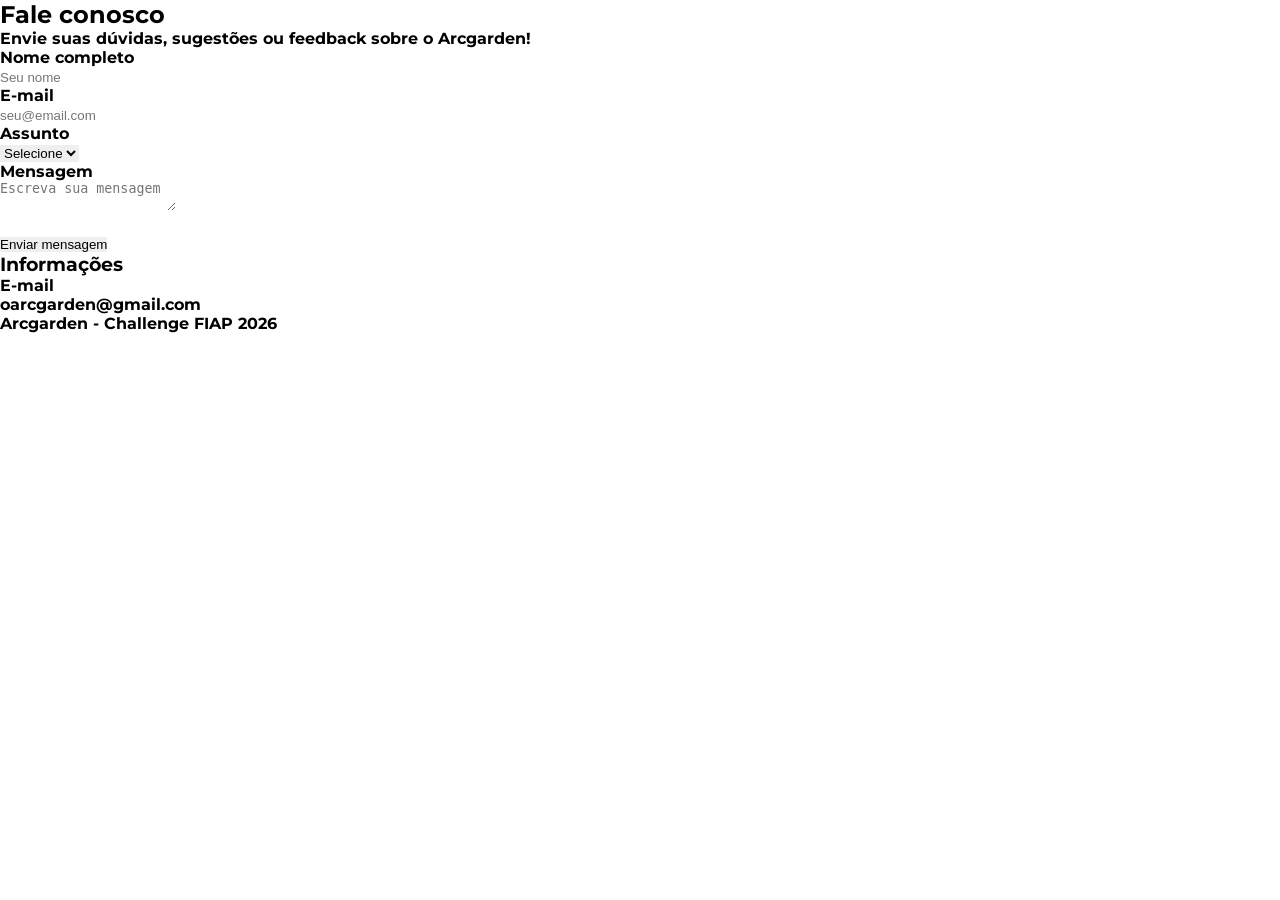
==== pages/contato.html @ 28c1796a "fix: adicao links fontes google, mudança de infos" ====
<!DOCTYPE html>
<html lang="pt-BR">
<head>
  <meta charset="UTF-8">
  <title>Contato - Arcgarden</title>

   <title>Sobre - Arcgarden</title>
  <link rel="stylesheet" href="../css/base.css">
  <link rel="stylesheet" href="../css/header.css">
  <link rel="stylesheet" href="../css/index.css">

    <link rel="preconnect" href="https://fonts.googleapis.com">
  <link rel="preconnect" href="https://fonts.gstatic.com" crossorigin>
  <link href="https://fonts.googleapis.com/css2?family=Montserrat:ital,wght@0,100..900;1,100..900&display=swap" rel="stylesheet">
  <link href="https://fonts.googleapis.com/css2?family=Spectral:ital,wght@0,200..800;1,200..800&display=swap" rel="stylesheet">
  <link href="https://fonts.googleapis.com/css2?family=DM+Serif+Display:ital@0;1&display=swap" rel="stylesheet">
</head>

<body>

<h2>Fale conosco</h2>

<p>Envie suas dúvidas, sugestões ou feedback sobre o Arcgarden!</p>

<form>

<p>Nome completo</p>
<input type="text" placeholder="Seu nome" required>

<p>E-mail</p>
<input type="email" placeholder="seu@email.com" required>

<p>Assunto</p>
<select required>
  <option value="">Selecione</option>
  <option>Dúvida</option>
  <option>Sugestão</option>
  <option>Problema</option>
</select>

<p>Mensagem</p>
<textarea placeholder="Escreva sua mensagem" required></textarea>

<br><br>
<button type="submit">Enviar mensagem</button>

</form>

<h3>Informações</h3>

<p>E-mail</p>
<p>oarcgarden@gmail.com</p>

<p>Arcgarden - Challenge FIAP 2026</p>

</body>
</html>
---- css/base.css ----
:root {
    --text-main: #6b6b5e;
    --text-bold: #2c2c2a;

    --bg-main: #fffcf7;
    --bg-dark: #C0C37F;
    
    --bronze: #C4956A;

    --g1: #D8DDA8;
    --g2: #99A558;
    --g3: #909632;
    --g4: #41521E;
    --g5: #27301B;
    --g6: #d3d3d3;
}

* {
    max-width: 100VW;

    border: 0;
    margin: 0;
    padding: 0;
}

html {
    font-size: clamp(12px, 33.3VW, 16px);
    font-family: 'Montserrat', sans-serif;
    font-weight: 700;
}
---- css/header.css ----
.header__container {
    width: 100%;
    height: 9vh;

    display: flex;
    flex-direction: row;

    justify-content: space-between;
    align-items: center;

    background-color: var(--bg-main);

    border-bottom: .1rem solid var(--bg-dark);

    position: relative;
}

.header__container h1 {
    color: var(--text-bold);
    padding: 0rem 0rem 0rem 3rem;
    font-style: italic;
}

.header__container .nav-bar ul {
    padding: 0rem 3rem 0rem 0rem;
    list-style-type: none;
    display: flex;
    flex-direction: row;
    align-items: center;
    gap: 2rem;
}

.header__container .nav-bar a {
    text-decoration: none;
    color: var(--text-main);

    display: flex;
    flex-direction: row;
    align-items: center;
}

.header__container .nav-bar a img {
    width: 2rem;
    height: 2rem;
    padding-right: .5rem;
}

.header__container .nav-bar a:hover {
    color: var(--g3);
}

#contact-button {
    background-color: var(--g2);
    color: var(--bg-main);

    padding: 0px 10px;
    border: .5rem solid var(--g2);
    border-radius: 2rem;
}

#contact-button:hover {
    border-color: var(--g3);
    background-color: var(--g3);
}

/* -------------------------------------------------- */
/*                    MENU BUTTON                     */
/* -------------------------------------------------- */

.menu {
    display: none;
    flex-direction: column;
    justify-content: center;
    align-items: center;
    gap: .4rem;
    cursor: pointer;
    padding: 0 3rem 0 0;
    background: none;
    border: none;
}

.menu span {
    display: block;
    width: 1.6rem;
    height: .18rem;
    background-color: var(--text-bold);
    border-radius: 2px;
    transition: all 0.3s ease;
    transform-origin: center;
}

.menu.open span:nth-child(1) {
    transform: translateY(.58rem) rotate(45deg);
}

.menu.open span:nth-child(2) {
    opacity: 0;
}

.menu.open span:nth-child(3) {
    transform: translateY(-.58rem) rotate(-45deg);
}

/* -------------------------------------------------- */
/*                   MOBILE STYLE                     */
/* -------------------------------------------------- */

@media (max-width: 768px) {

    .header__container {
        height: auto;
        padding: 1rem 0;
        flex-wrap: wrap;
    }

    .header__container h1 {
        padding: 0 0 0 1.5rem;
    }

    .menu {
        display: flex;
    }

    .header__container .nav-bar {
        width: 100%;
        max-height: 0;
        overflow: hidden;
        transition: max-height 0.35s ease, padding 0.3s ease;
    }

    .header__container .nav-bar.open {
        max-height: 30rem;
        padding-bottom: 1rem;
    }

    .header__container .nav-bar ul {
        padding: 0.5rem 1.5rem 0;
        flex-direction: column;
        align-items: flex-start;
        gap: 0;
        width: 100%;
    }

    .header__container .nav-bar ul li {
        width: 100%;
        border-bottom: .05rem solid var(--bg-dark);
    }

    .header__container .nav-bar ul li:last-child {
        border-bottom: none;
    }

    .header__container .nav-bar a {
        padding: .75rem 0;
        width: 100%;
    }

    #contact-button {
        background-color: transparent;
        color: var(--g2);
        border: none;
        border-radius: 0;
        padding: .75rem 0;
    }

    #contact-button:hover {
        background-color: transparent;
        color: var(--g3);
    }
}
---- css/index.css ----
sbre css

    main {
        background-color: var(--bg-main);
        display: flex;
        flex-direction: column;
        align-items: center;
    }

    /* -------------------------------------------------- */
    /*                   HERO CONTAINER                   */
    /* -------------------------------------------------- */

    .hero__container {
        display: flex;
        flex-direction: row;
        align-items: center;
        gap: 3vw;
        padding-top: 7rem;
        padding-bottom: 8rem;
    }

    .hero__container .description {
        display: flex;
        flex-direction: column;
        align-items: center;
    }

    .hero__container h2 {
        display: flex;
        flex-direction: column;
        align-items: center;
        color: var(--g4);
        font-size: 5rem;
    }

    .hero__container h2 em {
        font-size: 5rem;
        font-family: 'Spectral', serif;
        color: var(--g3);
    }

    .hero__container img {
        width: 10rem;
    }

    .hero__container p {
        color: var(--text-main);
        padding-top: 3rem;
        text-align: center;
        font-size: 1.75rem;
        max-width: 40rem;
        width: 100%;
    }

    /* -------------------------------------------------- */
    /*              FUNCIONALIDADES CONTAINER             */
    /* -------------------------------------------------- */

    .funcionalidades__container {
        background-color: var(--bg-dark);
        display: flex;
        flex-direction: column;
        align-items: center;
        border: .5rem solid var(--bg-dark);
        border-radius: 2rem;
    }

    .funcionalidades__container .cards {
        display: flex;
        padding: 1.25rem;
        justify-content: center;
        gap: 1.25rem;
    }

    .funcionalidades__container .card {
        padding: 0.75rem 1.5rem;
        background-color: var(--bg-main);
        border: .4rem solid var(--bg-main);
        border-radius: 1.5rem;
        min-width: 10rem;
        display: flex;
        flex-direction: column;
        align-items: center;
    }

    .funcionalidades__container .card img {
        padding-top: 0.5rem;
        padding-bottom: 0.5rem;
        width: 3.5rem;
    }

    .funcionalidades__container .card h3 {
        color: var(--text-bold);
        padding-bottom: 0.5rem;
        font-size: 1.2rem;
    }

    .funcionalidades__container .card p {
        text-align: center;
        color: var(--text-main);
        max-width: 14rem;
        width: 100%;
        font-size: 1rem;
        padding-bottom: 0.25rem;
    }

    /* -------------------------------------------------- */
    /*               COMO FUNCIONA CONTAINER              */
    /* -------------------------------------------------- */

    .comofunciona__container {
        display: flex;
        flex-direction: column;
        align-items: center;
        padding-top: 3rem;
        padding-bottom: 3rem;
    }

    .comofunciona__container ul {
        list-style-type: none;
        display: flex;
        flex-direction: row;
        align-items: center;
        gap: 1rem;
    }

    .comofunciona__container h2 {
        padding-bottom: 1.5rem;
        color: var(--g4);
        font-size: 2rem;
    }

    .comofunciona__container .card {
        width: 7rem;
        height: 7rem;
        padding: 1rem;
        display: flex;
        flex-direction: column;
        align-items: center;
        justify-content: center;
        background-color: var(--g1);
        border: .4rem solid var(--g4);
        border-radius: 2rem;
    }

    .comofunciona__container .card p {
        color: var(--text-bold);
        text-align: center;
        max-width: 6rem;
    }

    .comofunciona__container .card img {
        min-width: 3.5rem;
        min-height: 3.5rem;
        width: 3.5rem;
        padding-bottom: 0.5rem;
    }

    /* -------------------------------------------------- */
    /*                  RANKING CONTAINER                 */
    /* -------------------------------------------------- */

    .ranking__container {
        background-color: var(--g4);
        width: 100vw;
        min-height: 10rem;
        display: flex;
        flex-direction: column;
        align-items: center;
        justify-content: center;
    }

    .ranking__container ul {
        list-style-type: none;
        display: flex;
        flex-direction: row;
        gap: 2rem;
    }

    .ranking__container h2 {
        color: var(--bg-main);
        font-size: 1.5rem;
        padding-top: 2rem;
        padding-bottom: 2rem;
    }

    .ranking__container li {
        padding-bottom: 2rem;
    }

    .ranking__container li p {
        background-color: var(--g5);
        color: var(--g6);
        display: flex;
        flex-direction: column;
        align-items: center;
        width: 18rem;
        min-height: 7rem;
        border: 1rem solid var(--g4);
        border-radius: 2rem;
        text-align: center;
        justify-content: center;
    }

    .ranking__container li p span {
        color: var(--g2);
        text-align: center;
        font-size: 1.2rem;
        padding-bottom: 1rem;
    }

/* -------------------------------------------------- */
/*                INTEGRACAO CONTAINER                */
/* -------------------------------------------------- */

.integracao__container {
    background-color: var(--bg-main);
    width: 100%;
    min-height: 7rem;
    display: flex;
    flex-direction: column;
    align-items: center;
    justify-content: center;
    padding: 1rem 1.5rem;
}

.integracao__container h2 {
    color: var(--text-bold);
    font-size: 1.5rem;
    padding-top: 2rem;
    padding-bottom: 2rem;
}

.integracao__container .cards {
    list-style: none;
    display: flex;
    flex-direction: row;
    gap: 2rem;
}

.integracao__container .card {
    background-color: var(--bg-main);
    display: flex;
    flex-direction: column;
    align-items: center;
    justify-content: center;
    width: 10rem;
    min-height: 8rem;
    padding: 1.5rem;
    border: .25rem solid var(--g4);
    border-radius: 2rem;
    text-align: center;
}

.integracao__container .card h3 {
    color: var(--g4);
    font-size: 1.2rem;
    font-weight: 700;
    padding-bottom: 1rem;
}

.integracao__container .card p {
    color: var(--g2);
    font-size: 1rem;
    line-height: 1.5rem;
    max-width: 14rem;
}


/* ================================================== */
/*                  RESPONSIVO MOBILE                 */
/* ================================================== */

@media (max-width: 768px) {

    .hero__container {
        flex-direction: column;
        text-align: center;
        padding-top: 3rem;
        padding-bottom: 3rem;
        gap: 1.5rem;
        padding-left: 1.5rem;
        padding-right: 1.5rem;
    }

    .hero__container > img {
        display: none;
    }

    .hero__container h2 {
        font-size: 3rem;
    }

    .hero__container h2 em {
        font-size: 3rem;
    }

    .hero__container p {
        font-size: 1.2rem;
        padding-top: 1rem;
    }

    .funcionalidades__container {
        background-color: transparent;
        border-color: transparent;
        width: 100%;
    }

    .funcionalidades__container .card {
        background-color: var(--g1);
        border-color: var(--g1);
    }

    .funcionalidades__container .cards {
        flex-direction: column;
        gap: 0.75rem;
        padding: 1rem 1.5rem;
        box-sizing: border-box;
        width: 100%;
    }

    .funcionalidades__container .card {
        flex-direction: row;
        align-items: center;
        min-width: 0;
        width: 100%;
        padding: 0.75rem 1rem;
        gap: 1rem;
        border-radius: 1.25rem;
        border-width: .3rem;
        box-sizing: border-box;
    }

    .funcionalidades__container .card img {
        width: 3rem;
        flex-shrink: 0;
        padding: 0;
    }

    .funcionalidades__container .card h3 {
        font-size: 1rem;
        padding-bottom: 0.15rem;
        text-align: left;
    }

    .funcionalidades__container .card p {
        font-size: 0.85rem;
        text-align: left;
        padding-bottom: 0;
        max-width: unset;
    }

    .comofunciona__container {
        padding-top: 3rem;
        padding-bottom: 2.5rem;
        padding-left: 1.5rem;
        padding-right: 1.5rem;
        width: 100%;
        box-sizing: border-box;
    }

    .comofunciona__container h2 {
        font-size: 1.5rem;
        text-align: center;
    }

    .comofunciona__container ul {
        flex-direction: row;
        flex-wrap: wrap;
        justify-content: center;
        gap: 0.75rem;
        width: 100%;
        align-items: unset;
    }

    .comofunciona__container ul li {
        width: calc(33.33% - 0.5rem);
        box-sizing: border-box;
        padding: 0.25rem;
    }

    .comofunciona__container .card {
        flex-direction: column;
        width: 100%;
        height: 100%;
        min-height: 6rem;
        padding: 0.75rem 0.4rem;
        gap: 0.4rem;
        justify-content: center;
        border-radius: 1.2rem;
        box-sizing: border-box;
    }

    .comofunciona__container .card img {
        min-width: 2.5rem;
        min-height: 2.5rem;
        width: 2.5rem;
        height: 2.5rem;
        padding-bottom: 0;
    }

    .comofunciona__container .card p {
        text-align: center;
        max-width: unset;
        font-size: 0.8rem;
    }

    .ranking__container {
        width: 100vw;
        min-width: unset;
        box-sizing: border-box;
        padding: 0 1.5rem;
        overflow: hidden;
    }

    .ranking__container h2 {
        font-size: 1.5rem;
        text-align: center;
    }

    .ranking__container ul {
        flex-direction: column;
        gap: 0.6rem;
        width: 100%;
        align-items: center;
        padding-bottom: 2rem;
    }

    .ranking__container li {
        padding-bottom: 0;
        width: 100%;
    }

    .ranking__container li p {
        width: 100%;
        box-sizing: border-box;
        min-height: auto;
        border-width: .4rem;
        border-radius: 1.5rem;
        flex-direction: row;
        justify-content: center;
        gap: 0.75rem;
        padding: 1rem 1rem;
    }

    .ranking__container li p span {
        padding-bottom: 0;
        white-space: nowrap;
        font-size: 1rem;
    }

    .integracao__container {
        padding: 2.5rem 1.5rem;
        box-sizing: border-box;
        width: 100%;
    }

    .integracao__container h2 {
        font-size: 1.5rem;
        text-align: center;
        padding-top: 0;
        padding-bottom: 1.5rem;
    }

    .integracao__container .cards {
        flex-direction: row;
        flex-wrap: wrap;
        justify-content: center;
        width: 100%;
        gap: 0.75rem;
        box-sizing: border-box;
    }

    .integracao__container .card {
        width: calc(33.33% - 0.5rem);
        min-width: 0;
        box-sizing: border-box;
        border-radius: 1.5rem;
        padding: 0.75rem 0.5rem;
    }

    .integracao__container .card h3 {
        font-size: 1rem;
        padding-bottom: 0.4rem;
    }

    .integracao__container .card p {
        font-size: 0.85rem;
        max-width: unset;
        line-height: 1.3rem;
    }
}

@media (max-width: 400px) {

    .funcionalidades__container .card {
        width: 100%;
    }

    .comofunciona__container ul li {
        width: 100%;
    }

    .comofunciona__container .card {
        flex-direction: row;
        justify-content: flex-start;
        padding: 0.75rem 1rem;
        gap: 1rem;
        min-height: unset;
    }

    .comofunciona__container .card p {
        text-align: left;
    }

    .integracao__container .card {
        width: 100%;
    }
}


@media (max-width: 400px) {
 
    .funcionalidades__container .card {
        width: 100%;
    }
 
    .comofunciona__container ul li {
        width: 100%;
    }
 
    .comofunciona__container .card {
        flex-direction: row;
        justify-content: flex-start;
        padding: 0.75rem 1rem;
        gap: 1rem;
        min-height: unset;
    }
 
    .comofunciona__container .card p {
        text-align: left;
    }
 
    .integracao__container .card {
        width: 100%;
    }
}
 
/* -------------------------------------------------- */
/*                    FAQ CONTAINER                   */
/* -------------------------------------------------- */
 
    .faq__container {
        display: flex;
        flex-direction: column;
        align-items: center;
        padding: 4rem 2rem 5rem 0rem;
        width: 100%;
        box-sizing: border-box;
    }
    
    .faq__container h2 {
        font-size: 3rem;
        color: var(--text-main);
        text-align: center;
        margin-bottom: 3.5rem;
    }
    
    .faq__container .faq__subtitle {
        font-size: 1rem;
        color: var(--text-main);
        text-align: center;
        margin-bottom: 2.5rem;
    }
    
    .faq__container .cards {
        display: flex;
        flex-wrap: wrap;
        gap: 0.75rem;
        width: 100%;
        max-width: 58rem;
    }

    .faq__container .card {
        width: calc(50% - 0.375rem);
        min-height: 3.5rem;
        box-sizing: border-box;
        border: .2rem solid var(--g1);
        border-radius: 1rem;
        overflow: hidden;
        
    }
    
    .faq__container .card summary {
        display: flex;
        justify-content: space-between;
        align-items: center;
        padding: 1rem 1.25rem;
        cursor: pointer;
        list-style: none;
        font-size: 0.95rem;
        font-weight: 700;
        color: var(--g4);
    }
    
    .faq__container .card summary::-webkit-details-marker {
        display: none;
    }
    
    .faq__container .card summary::after {
        content: '›';
        font-size: 1.4rem;
        color: var(--g3);
    }
    
    .faq__container .card[open] summary::after {
        transform: rotate(90deg);
        display: inline-block;
    }
    
    .faq__container .card p {
        font-size: 0.85rem;
        color: var(--text-main);
        line-height: 1.6;
        padding: 0 1.25rem 1.25rem;
    }

    .faq__cta {
        background-color: var(--g4);
        border-radius: 1.5rem;
        width: 100%;
        max-width: 58rem;
        margin-top: 2rem;
        margin-bottom: 4rem;
        padding: 2rem;
        display: flex;
        flex-direction: column;
        align-items: center;
        gap: 0.5rem;
        box-sizing: border-box;
    }

    .faq__cta h3 {
        font-size: 1.5rem;
        color: var(--bg-main);
        text-align: center;
    }

    .faq__cta p {
        font-size: 1rem;
        color: var(--g1);
        text-align: center;
    }

    .faq__cta a {
        margin-top: 0.75rem;
        background-color: var(--g1);
        color: var(--g4);
        font-size: 1rem;
        font-weight: 700;
        text-decoration: none;
        padding: 0.6rem 2rem;
        border-radius: 2rem;
    }
    
    @media (max-width: 768px) {
    
        .faq__container {
            padding: 2rem 1.5rem 3rem;
        }
    
        .faq__container h2 {
            font-size: 2rem;
        }
    
        .faq__container .cards {
            flex-direction: column;
            align-content: center;
            width: 100%;
        }

        .faq__container .card {
            width: 100% !important;
        }
    }

    /* -------------------------------------------------- */
    /*                   SOBRE CONTAINER                  */
    /* -------------------------------------------------- */

    .sobre__container {
        display: flex;
        flex-direction: column;
        align-items: center;
        padding: 4rem 2rem 5rem;
        width: 100%;
        box-sizing: border-box;
    }

    .sobre__container .sobre__badge {
        background-color: var(--g1);
        color: var(--g4);
        font-size: 0.85rem;
        font-weight: 700;
        padding: 0.3rem 1rem;
        border-radius: 2rem;
        margin-bottom: 1rem;
    }

    .sobre__container .sobre__titulo {
        font-size: 3rem;
        font-weight: 700;
        color: var(--text-bold);
        text-align: center;
        margin-bottom: 0.5rem;
    }

    .sobre__container .sobre__titulo em {
        font-family: 'Spectral', serif;
        font-style: italic;
        color: var(--g3);
    }

    .sobre__container .sobre__subtitulo {
        font-size: 1rem;
        color: var(--text-main);
        text-align: center;
        max-width: 40rem;
        margin-bottom: 2.5rem;
    }

    /* -------------------------------------------------- */
    /*               PROBLEMA / SOLUCAO CARDS             */
    /* -------------------------------------------------- */

    .sobre__container .sobre__cards {
        display: flex;
        flex-direction: row;
        gap: 1.25rem;
        width: 100%;
        max-width: 58rem;
        margin-bottom: 3rem;
    }

    .sobre__container .sobre__card {
        flex: 1;
        border-radius: 1.5rem;
        padding: 1.75rem;
        display: flex;
        flex-direction: column;
        gap: 0.75rem;
    }

    .sobre__container .sobre__card--problema {
        background-color: var(--g4);
    }

    .sobre__container .sobre__card--solucao {
        background-color: var(--g3);
    }

    .sobre__container .sobre__card h3 {
        font-size: 1.1rem;
        font-weight: 700;
        color: var(--bg-main);
        display: flex;
        align-items: center;
        gap: 0.5rem;
    }

    .sobre__container .sobre__card p {
        font-size: 0.9rem;
        color: var(--g1);
        line-height: 1.6;
    }

    /* -------------------------------------------------- */
    /*                   VISAO GERAL                      */
    /* -------------------------------------------------- */

    .sobre__container .visao__titulo {
        font-size: 1.8rem;
        font-weight: 700;
        color: var(--text-bold);
        text-align: center;
        margin-bottom: 1.5rem;
    }

    .sobre__container .visao__titulo em {
        font-family: 'Spectral', serif;
        font-style: italic;
    }

    .sobre__container .visao__cards {
        display: flex;
        flex-direction: row;
        gap: 1rem;
        width: 100%;
        max-width: 58rem;
        margin-bottom: 3rem;
    }

    .sobre__container .visao__card {
        flex: 1;
        background-color: var(--g1);
        border: none;
        border-radius: 0.75rem;
        padding: 1.25rem;
        display: flex;
        flex-direction: column;
        align-items: center;
        gap: 0.5rem;
        text-align: center;
    }

    .sobre__container .visao__card h4 {
        font-size: 0.95rem;
        font-weight: 700;
        color: var(--text-bold);
    }

    .sobre__container .visao__card p {
        font-size: 0.82rem;
        color: var(--text-main);
        line-height: 1.5;
    }

    /* -------------------------------------------------- */
    /*                  PARCERIA SOULUP                   */
    /* -------------------------------------------------- */

    .sobre__container .parceria__container {
        width: 100%;
        max-width: 58rem;
        background-color: var(--g1);
        border: .2rem solid var(--g3);
        border-radius: 1.5rem;
        padding: 2rem;
        box-sizing: border-box;
    }

    .sobre__container .parceria__container h3 {
        font-size: 1.3rem;
        font-weight: 700;
        color: var(--text-bold);
        margin-bottom: 1rem;
    }

    .sobre__container .parceria__container h3 em {
        font-family: 'Spectral', serif;
        font-style: italic;
        font-size: 2rem;
        color: var(--g3);
    }

    .sobre__container .parceria__container p {
        font-size: 0.9rem;
        color: var(--text-main);
    }

    @media (max-width: 768px) {

        .sobre__container {
            padding: 3rem 1.5rem 4rem;
        }

        .sobre__container .sobre__titulo {
            font-size: 2rem;
        }

        .sobre__container .sobre__cards {
            flex-direction: column;
        }

    .sobre__container .visao__cards {
        display: flex;
        flex-direction: row;
        flex-wrap: wrap;
        gap: 1rem;
        width: 100%;
        max-width: 58rem;
        margin-bottom: 3rem;
    }

    .sobre__container .visao__card {
        width: calc(50% - 0.5rem);
        flex: unset;
        box-sizing: border-box;
    }
        .sobre__container .parceria__container {
            padding: 1.5rem;
        }
    }
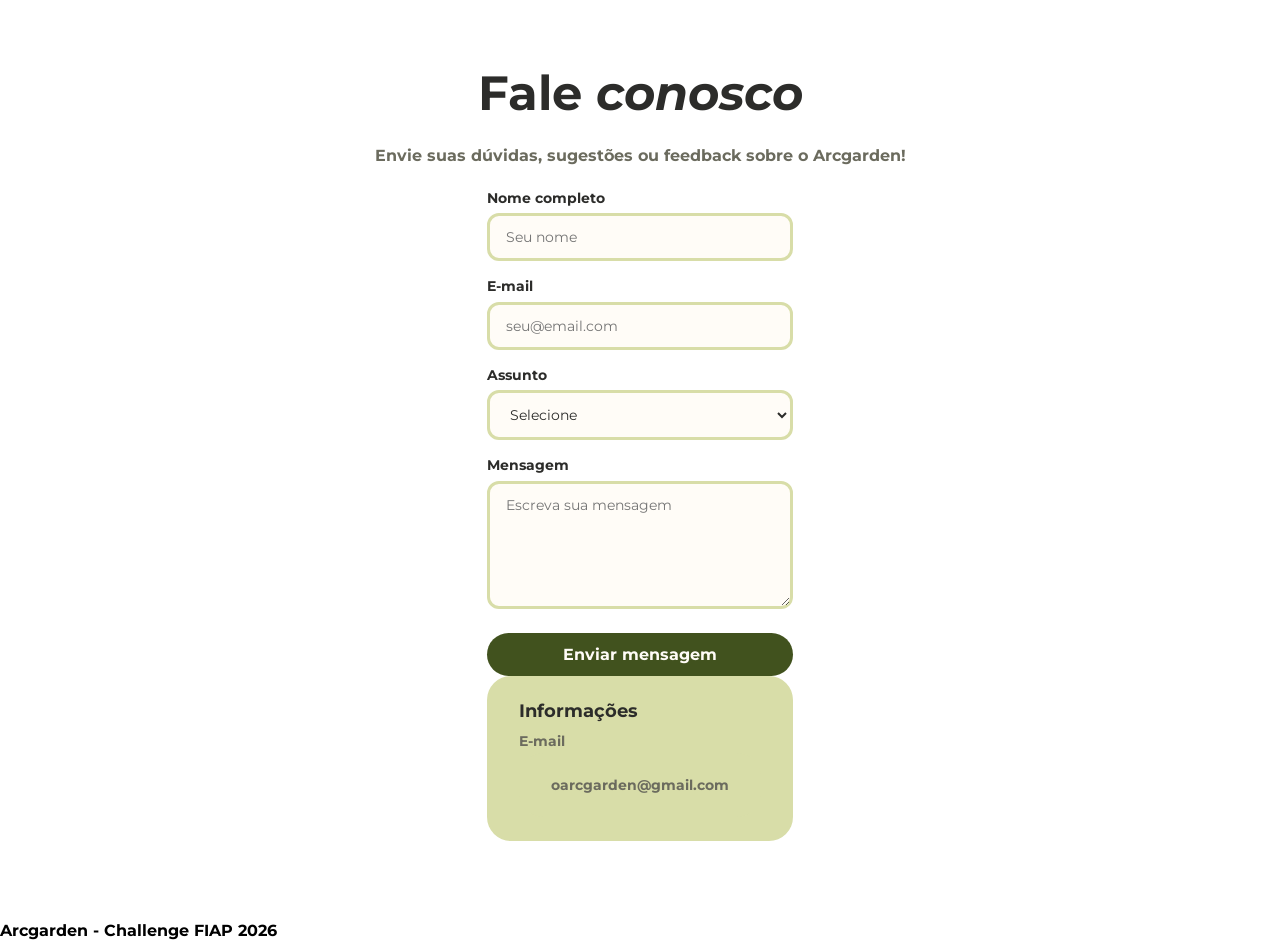
==== commit 75dd92b3: "feat: css pagina contato" ====
--- a/pages/contato.html
+++ b/pages/contato.html
@@ -18,40 +18,65 @@
 
 <body>
 
-<h2>Fale conosco</h2>
 
-<p>Envie suas dúvidas, sugestões ou feedback sobre o Arcgarden!</p>
-
-<form>
-
-<p>Nome completo</p>
-<input type="text" placeholder="Seu nome" required>
-
-<p>E-mail</p>
-<input type="email" placeholder="seu@email.com" required>
-
-<p>Assunto</p>
-<select required>
-  <option value="">Selecione</option>
-  <option>Dúvida</option>
-  <option>Sugestão</option>
-  <option>Problema</option>
-</select>
-
-<p>Mensagem</p>
-<textarea placeholder="Escreva sua mensagem" required></textarea>
-
-<br><br>
-<button type="submit">Enviar mensagem</button>
-
-</form>
-
-<h3>Informações</h3>
-
-<p>E-mail</p>
-<p>oarcgarden@gmail.com</p>
-
-<p>Arcgarden - Challenge FIAP 2026</p>
+  <main>
+    <section>
+      <div class="contato__container">
+ 
+        <h2 class="contato__titulo">Fale <em>conosco</em></h2>
+        <p class="contato__subtitulo">Envie suas dúvidas, sugestões ou feedback sobre o Arcgarden!</p>
+ 
+        <div class="contato__wrapper">
+        <form class="contato__form" id="contato-form">
+ 
+          <div class="contato__campo">
+            <label>Nome completo</label>
+            <input type="text" placeholder="Seu nome" required>
+          </div>
+ 
+          <div class="contato__campo">
+            <label>E-mail</label>
+            <input type="email" placeholder="seu@email.com" required>
+          </div>
+ 
+          <div class="contato__campo">
+            <label>Assunto</label>
+            <select required>
+              <option value="">Selecione</option>
+              <option>Dúvida</option>
+              <option>Sugestão</option>
+              <option>Problema</option>
+            </select>
+          </div>
+ 
+          <div class="contato__campo">
+            <label>Mensagem</label>
+            <textarea placeholder="Escreva sua mensagem" required></textarea>
+          </div>
+ 
+          <button class="contato__btn" type="submit">Enviar mensagem</button>
+ 
+        </form>
+ 
+        <div class="contato__info">
+          <h3>Informações</h3>
+          <p>E-mail</p>
+          <p class="contato__info">oarcgarden@gmail.com</p>
+          </div>
+        </div>
+ 
+      </div>
+    </section>
+  </main>
+ 
+  <footer>
+    <div class="footer__container">
+      <p>Arcgarden - Challenge FIAP 2026</p>
+    </div>
+  </footer>
+ 
+  <script src="script.js"></script>
+ 
 
 </body>
 </html>
--- a/css/index.css
+++ b/css/index.css
@@ -15,6 +15,7 @@
         display: flex;
         flex-direction: row;
         align-items: center;
+        justify-content: center;
         gap: 3vw;
         padding-top: 7rem;
         padding-bottom: 8rem;
@@ -555,7 +556,8 @@
         display: flex;
         flex-direction: column;
         align-items: center;
-        padding: 4rem 2rem 5rem 0rem;
+        
+        padding: 4rem 2rem 5rem;
         width: 100%;
         box-sizing: border-box;
     }
@@ -630,9 +632,10 @@
         background-color: var(--g4);
         border-radius: 1.5rem;
         width: 100%;
+        align-self: stretch;
         max-width: 58rem;
-        margin-top: 2rem;
-        margin-bottom: 4rem;
+        margin: 2rem auto 4rem;
+       
         padding: 2rem;
         display: flex;
         flex-direction: column;
@@ -891,4 +894,125 @@
         .sobre__container .parceria__container {
             padding: 1.5rem;
         }
-    }+    }
+
+/* -------------------------------------------------- */
+/*                  CONTATO CONTAINER                 */
+/* -------------------------------------------------- */
+ 
+.contato__container {
+    display: flex;
+    flex-direction: column;
+    align-items: center;
+    padding: 4rem 2rem 5rem;
+    width: 100%;
+    box-sizing: border-box;
+    gap: 1.5rem;
+}
+ 
+.contato__titulo {
+    font-size: 3rem;
+    font-weight: 700;
+    color: var(--text-bold);
+    text-align: center;
+}
+ 
+
+ 
+.contato__subtitulo {
+    font-size: 1rem;
+    color: var(--text-main);
+    text-align: center;
+}
+ 
+.contato__form {
+    display: flex;
+    flex-direction: column;
+    gap: 1rem;
+    width: 100%;
+    max-width: 40rem;
+}
+ 
+.contato__campo {
+    display: flex;
+    flex-direction: column;
+    gap: 0.4rem;
+}
+ 
+.contato__campo label {
+    font-size: 0.9rem;
+    font-weight: 700;
+    color: var(--text-bold);
+}
+ 
+.contato__campo input,
+.contato__campo select,
+.contato__campo textarea {
+    background-color: var(--bg-main);
+    border: .2rem solid var(--g1);
+    border-radius: 0.75rem;
+    padding: 0.75rem 1rem;
+    font-family: 'Montserrat', sans-serif;
+    font-size: 0.9rem;
+    color: var(--text-bold);
+    width: 100%;
+    box-sizing: border-box;
+    outline: none;
+}
+ 
+.contato__campo input:focus,
+.contato__campo select:focus,
+.contato__campo textarea:focus {
+    border-color: var(--g3);
+}
+ 
+.contato__campo textarea {
+    min-height: 8rem;
+    resize: vertical;
+}
+ 
+.contato__btn {
+    background-color: var(--g4);
+    color: var(--bg-main);
+    font-family: 'Montserrat', sans-serif;
+    font-size: 1rem;
+    font-weight: 700;
+    border: none;
+    border-radius: 2rem;
+    padding: 0.75rem 2rem;
+    cursor: pointer;
+    margin-top: 0.5rem;
+}
+ 
+.contato__btn:hover {
+    background-color: var(--g3);
+}
+ 
+.contato__info {
+    width: 100%;
+    max-width: 40rem;
+    background-color: var(--g1);
+    border-radius: 1.5rem;
+    padding: 1.5rem 2rem;
+    box-sizing: border-box;
+    display: flex;
+    flex-direction: column;
+    gap: 0.25rem;
+}
+ 
+.contato__info h3 {
+    font-size: 1.1rem;
+    font-weight: 700;
+    color: var(--text-bold);
+    margin-bottom: 0.5rem;
+}
+ 
+.contato__info p {
+    font-size: 0.85rem;
+    color: var(--text-main);
+}
+ 
+.contato__info__valor {
+    font-weight: 700;
+    color: var(--g4) !important;
+}
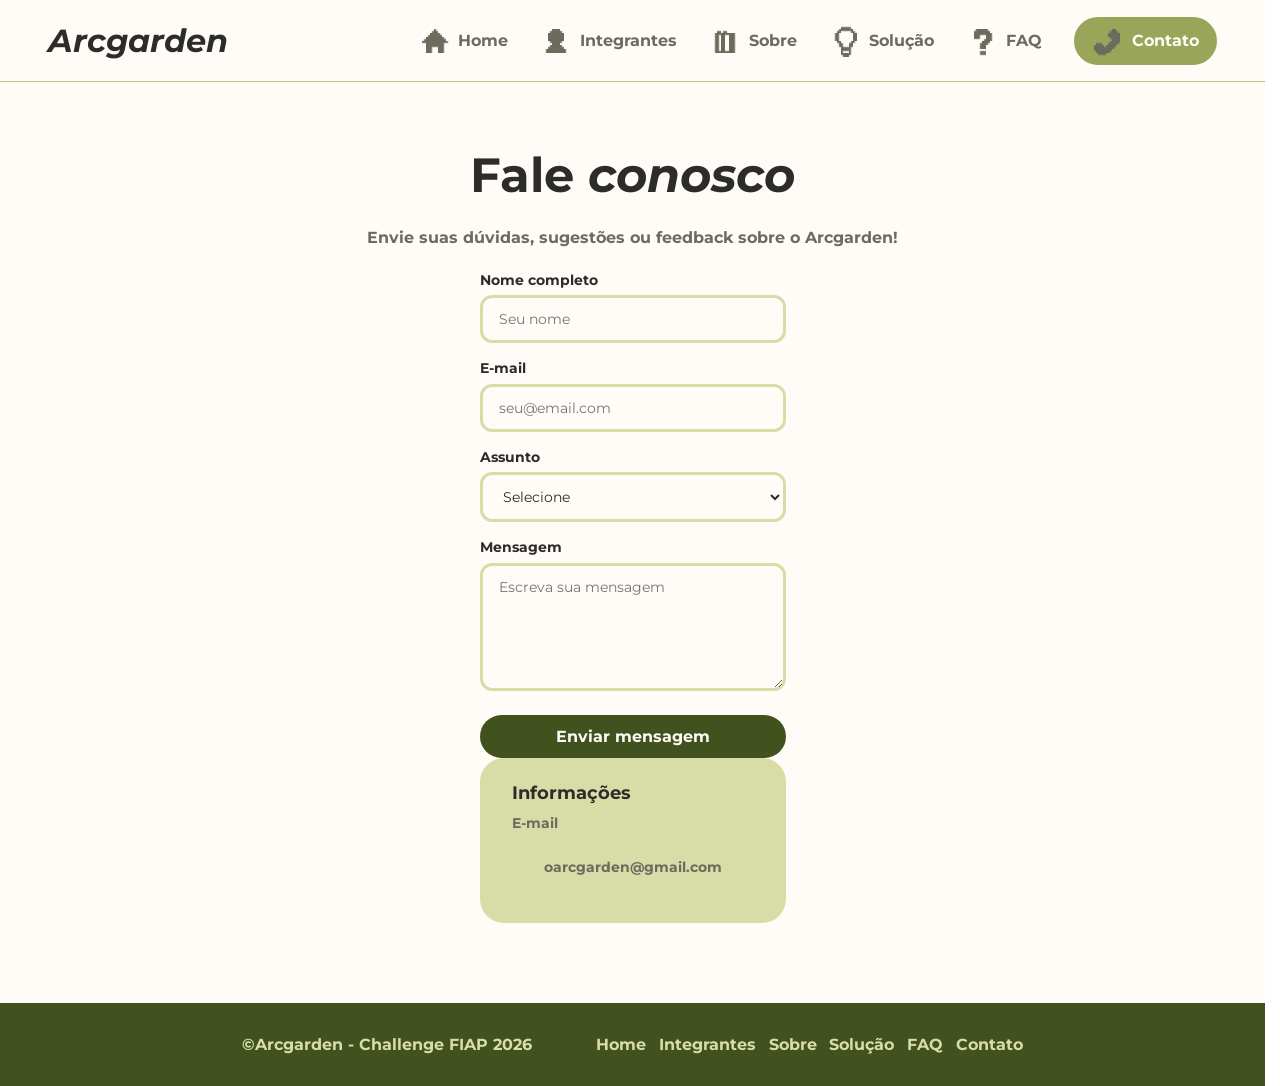
==== commit c9097863: "feat: footer" ====
--- a/pages/contato.html
+++ b/pages/contato.html
@@ -7,6 +7,7 @@
    <title>Sobre - Arcgarden</title>
   <link rel="stylesheet" href="../css/base.css">
   <link rel="stylesheet" href="../css/header.css">
+  <link rel="stylesheet" href="../css/footer.css">
   <link rel="stylesheet" href="../css/index.css">
 
     <link rel="preconnect" href="https://fonts.googleapis.com">
@@ -17,9 +18,32 @@
 </head>
 
 <body>
+    <header>
+    <div class="header__container">
+        <h1>Arcgarden</h1>
+
+        <button class="menu" id="menu" aria-label="Menu">
+        <span></span>
+        <span></span>
+        <span></span>
+        </button>
+
+        <nav class="nav-bar" id="nav-bar">
+        <ul>
+            <li><a href=""> <img src="../images/navbar/home.png" alt="Imagem Casinha">Home</a></li>
+            <li><a href="pages/integrantes.html"> <img src="../images/navbar/members.png" alt="Imagem Pessoa"> Integrantes</a></li>
+            <li><a href="pages/sobre.html"> <img src="../images/navbar/about.png" alt="Imagem Livro"> Sobre</a></li>
+            <li><a href="pages/solucao.html"> <img src="../images/navbar/solution.png" alt="Imagem Lampada"> Solução</a></li>
+            <li><a href="pages/faq.html"> <img src="../images/navbar/faq.png" alt="Imagem Interrogação"> FAQ</a></li>
+            <li><a href="pages/contato.html" id="contact-button"> <img src="../images/navbar/contact.png" alt="Imagem Telefone"> Contato</a></li>
+        </ul>
+        </nav>
+    </div>
+    </header>
 
 
   <main>
+    
     <section>
       <div class="contato__container">
  
@@ -70,9 +94,16 @@
   </main>
  
   <footer>
-    <div class="footer__container">
-      <p>Arcgarden - Challenge FIAP 2026</p>
-    </div>
+    <p> ©Arcgarden - Challenge FIAP 2026 </p>
+
+    <ul>
+        <li><a href="../index.html"> Home</a></li>
+        <li><a href="integrantes.html"> Integrantes</a></li>
+        <li><a href="sobre.html"> Sobre</a></li>
+        <li><a href="solucao.html"> Solução</a></li>
+        <li><a href="faq.html"> FAQ</a></li>
+        <li><a href=""> Contato</a></li>
+    </ul>
   </footer>
  
   <script src="script.js"></script>
--- a/css/base.css
+++ b/css/base.css
@@ -16,7 +16,7 @@
 }
 
 * {
-    max-width: 100VW;
+    max-width: 100%;
 
     border: 0;
     margin: 0;
@@ -27,4 +27,7 @@
     font-size: clamp(12px, 33.3VW, 16px);
     font-family: 'Montserrat', sans-serif;
     font-weight: 700;
+
+    scrollbar-gutter: stable;
+    box-sizing: border-box;
 }
--- a/css/header.css
+++ b/css/header.css
@@ -105,7 +105,7 @@
 /*                   MOBILE STYLE                     */
 /* -------------------------------------------------- */
 
-@media (max-width: 768px) {
+@media (max-width: 1024px) {
 
     .header__container {
         height: auto;
--- a/css/footer.css
+++ b/css/footer.css
@@ -0,0 +1,57 @@
+
+footer {
+    background-color: var(--g4);
+    color: var(--g1);
+    min-height: 5rem;
+
+    text-align: center;
+    
+    display: flex;
+    justify-content: center;
+    align-items: center;
+    gap: 4rem;
+}
+
+@media (max-width: 500px)
+{
+    footer {
+        flex-direction: column;
+        gap: 0rem;
+    }
+}
+
+footer p {
+    padding: 2rem 0;
+}
+
+footer ul
+{
+    padding: 2rem 0;
+
+    list-style-type: none;
+    display: flex;
+    align-items: center;
+    flex-direction: row;
+    gap: 1VW;
+}
+
+@media (max-width: 1024px)
+{
+    footer ul
+    {    
+        flex-direction: column;
+    }
+}
+
+footer ul a {
+    text-decoration: none;
+    color: var(--g1);
+    
+    display: flex;
+    flex-direction: row;
+    align-items: center;
+}
+
+footer ul a:hover{
+    color: var(--text-main);
+}
--- a/css/index.css
+++ b/css/index.css
@@ -1,4 +1,3 @@
-sbre css
 
     main {
         background-color: var(--bg-main);
@@ -164,7 +163,7 @@
 
     .ranking__container {
         background-color: var(--g4);
-        width: 100vw;
+        width: 101VW;
         min-height: 10rem;
         display: flex;
         flex-direction: column;
@@ -273,7 +272,7 @@
 /*                  RESPONSIVO MOBILE                 */
 /* ================================================== */
 
-@media (max-width: 768px) {
+@media (max-width: 1024px) {
 
     .hero__container {
         flex-direction: column;
@@ -408,7 +407,7 @@
     }
 
     .ranking__container {
-        width: 100vw;
+        width: 100%;
         min-width: unset;
         box-sizing: border-box;
         padding: 0 1.5rem;
@@ -667,7 +666,7 @@
         border-radius: 2rem;
     }
     
-    @media (max-width: 768px) {
+    @media (max-width: 1024px) {
     
         .faq__container {
             padding: 2rem 1.5rem 3rem;
@@ -862,7 +861,7 @@
         color: var(--text-main);
     }
 
-    @media (max-width: 768px) {
+    @media (max-width: 1024px) {
 
         .sobre__container {
             padding: 3rem 1.5rem 4rem;
@@ -1016,3 +1015,15 @@
     font-weight: 700;
     color: var(--g4) !important;
 }
+ 
+@media (max-width: 1024px) {
+ 
+    .contato__container {
+        padding: 3rem 1.5rem 4rem;
+    }
+ 
+    .contato__titulo {
+        font-size: 2rem;
+    }
+}
+ 
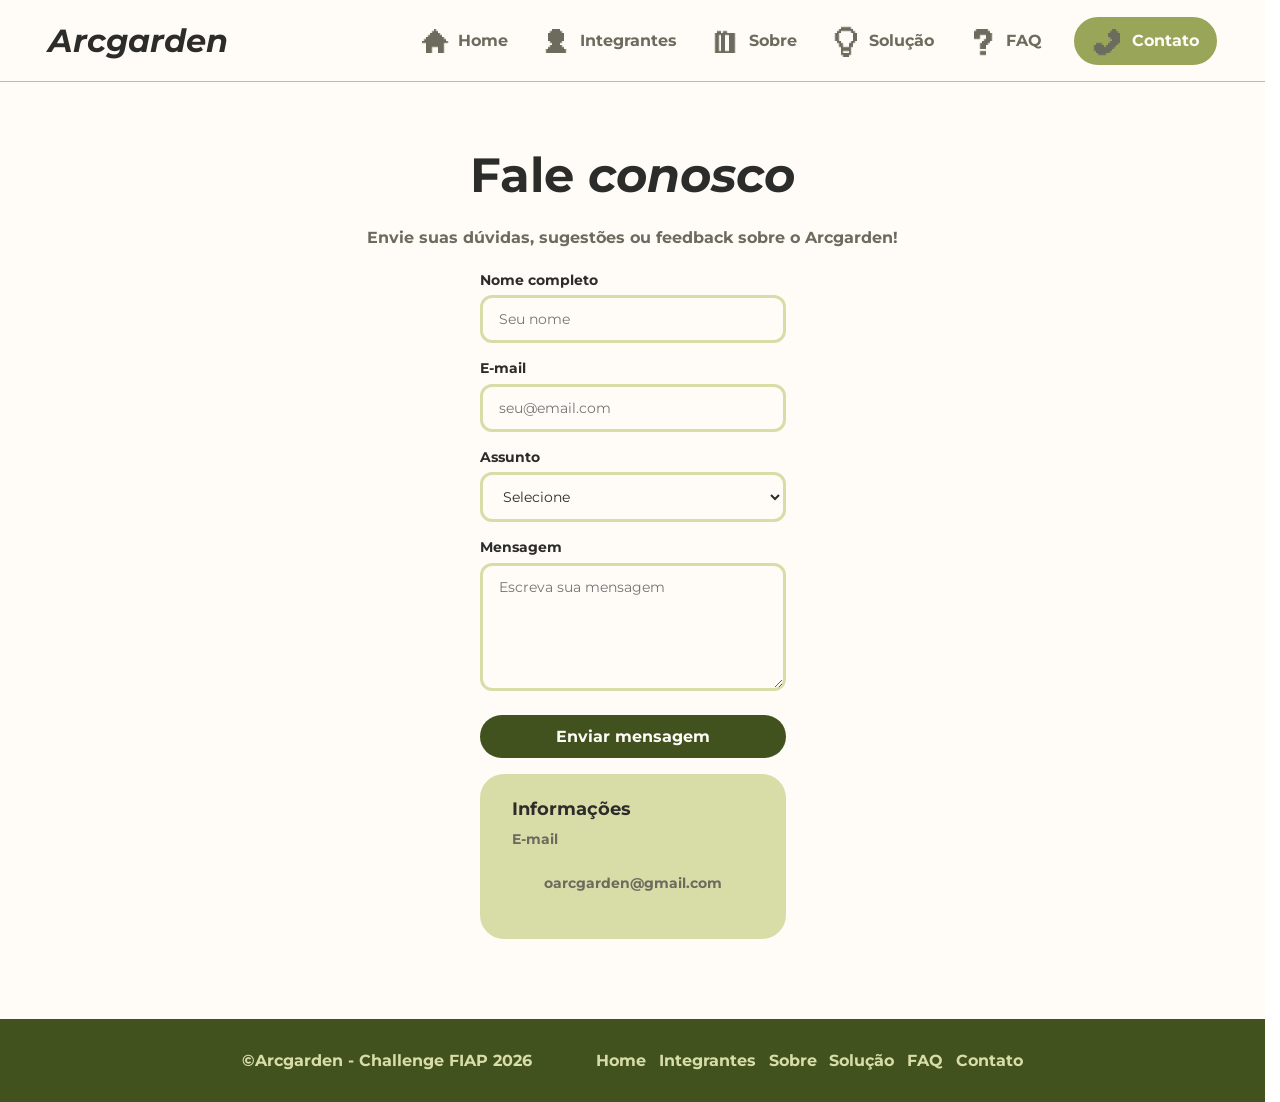
==== commit 710968af: "feat: padding no form dos contatos" ====
--- a/pages/contato.html
+++ b/pages/contato.html
@@ -108,6 +108,5 @@
  
   <script src="script.js"></script>
  
-
 </body>
 </html>
--- a/css/index.css
+++ b/css/index.css
@@ -930,6 +930,7 @@
     gap: 1rem;
     width: 100%;
     max-width: 40rem;
+    padding-bottom: 1rem;
 }
  
 .contato__campo {
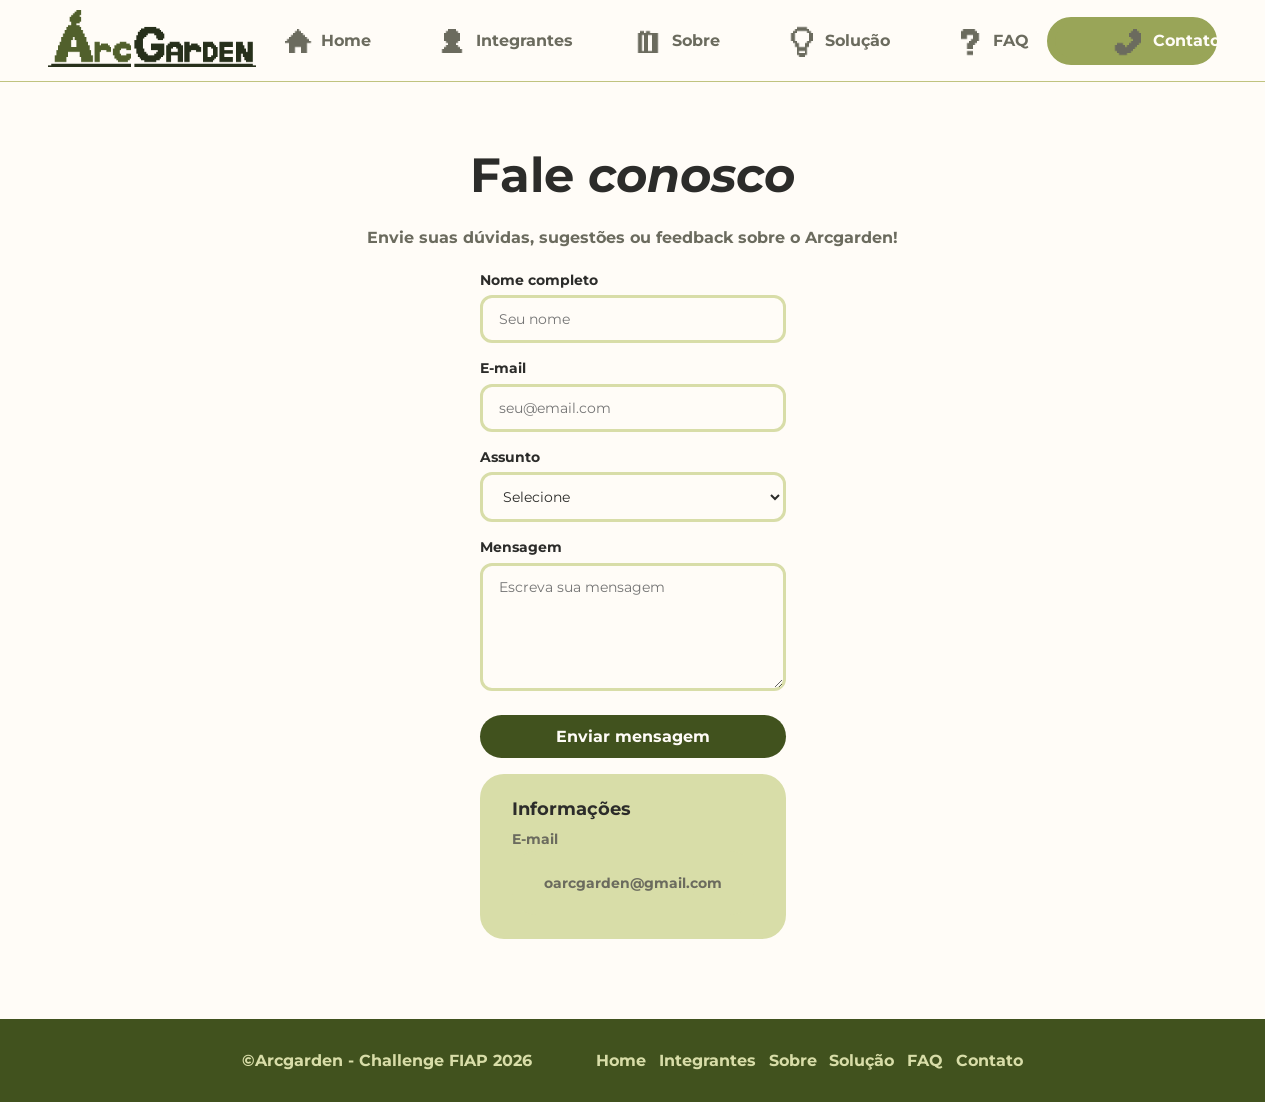
==== commit ae6e24fd: "feat: logo na navbar" ====
--- a/pages/contato.html
+++ b/pages/contato.html
@@ -20,7 +20,9 @@
 <body>
     <header>
     <div class="header__container">
-        <h1>Arcgarden</h1>
+        <a href="../index.html">
+            <img src="../images/logo.png" alt="">
+        </a>
 
         <button class="menu" id="menu" aria-label="Menu">
         <span></span>
@@ -30,12 +32,12 @@
 
         <nav class="nav-bar" id="nav-bar">
         <ul>
-            <li><a href=""> <img src="../images/navbar/home.png" alt="Imagem Casinha">Home</a></li>
-            <li><a href="pages/integrantes.html"> <img src="../images/navbar/members.png" alt="Imagem Pessoa"> Integrantes</a></li>
-            <li><a href="pages/sobre.html"> <img src="../images/navbar/about.png" alt="Imagem Livro"> Sobre</a></li>
-            <li><a href="pages/solucao.html"> <img src="../images/navbar/solution.png" alt="Imagem Lampada"> Solução</a></li>
-            <li><a href="pages/faq.html"> <img src="../images/navbar/faq.png" alt="Imagem Interrogação"> FAQ</a></li>
-            <li><a href="pages/contato.html" id="contact-button"> <img src="../images/navbar/contact.png" alt="Imagem Telefone"> Contato</a></li>
+            <li><a href="../index.html"> <img src="../images/navbar/home.png" alt="Imagem Casinha">Home</a></li>
+            <li><a href="integrantes.html"> <img src="../images/navbar/members.png" alt="Imagem Pessoa"> Integrantes</a></li>
+            <li><a href="sobre.html"> <img src="../images/navbar/about.png" alt="Imagem Livro"> Sobre</a></li>
+            <li><a href="solucao.html"> <img src="../images/navbar/solution.png" alt="Imagem Lampada"> Solução</a></li>
+            <li><a href="faq.html"> <img src="../images/navbar/faq.png" alt="Imagem Interrogação"> FAQ</a></li>
+            <li><a href="" id="contact-button"> <img src="../images/navbar/contact.png" alt="Imagem Telefone"> Contato</a></li>
         </ul>
         </nav>
     </div>
--- a/css/base.css
+++ b/css/base.css
@@ -30,4 +30,6 @@
 
     scrollbar-gutter: stable;
     box-sizing: border-box;
-}+
+    overflow-x: hidden;
+}
--- a/css/header.css
+++ b/css/header.css
@@ -15,8 +15,8 @@
     position: relative;
 }
 
-.header__container h1 {
-    color: var(--text-bold);
+.header__container img {
+    width: 13rem;
     padding: 0rem 0rem 0rem 3rem;
     font-style: italic;
 }
--- a/css/index.css
+++ b/css/index.css
@@ -9,6 +9,8 @@
     /* -------------------------------------------------- */
     /*                   HERO CONTAINER                   */
     /* -------------------------------------------------- */
+
+
 
     .hero__container {
         display: flex;
@@ -894,6 +896,35 @@
             padding: 1.5rem;
         }
     }
+
+/* -------------------------------------------------- */
+/*                  SOLUÇÃO CONTAINER                 */
+/* -------------------------------------------------- */
+
+.solucao__container {
+    display: flex;
+    flex-direction: column;
+    align-items: center;
+    justify-content: center;
+    gap: 5rem;
+
+    padding-bottom: 3rem
+}
+
+.solucao__container div {
+    display: flex;
+    flex-direction: column;
+    gap: 2rem;
+    align-items: center;
+}
+
+.solucao__container div h2{
+    color: var(--text-main);
+}
+
+.solucao__container #ui {
+    max-width: 30rem;
+}
 
 /* -------------------------------------------------- */
 /*                  CONTATO CONTAINER                 */
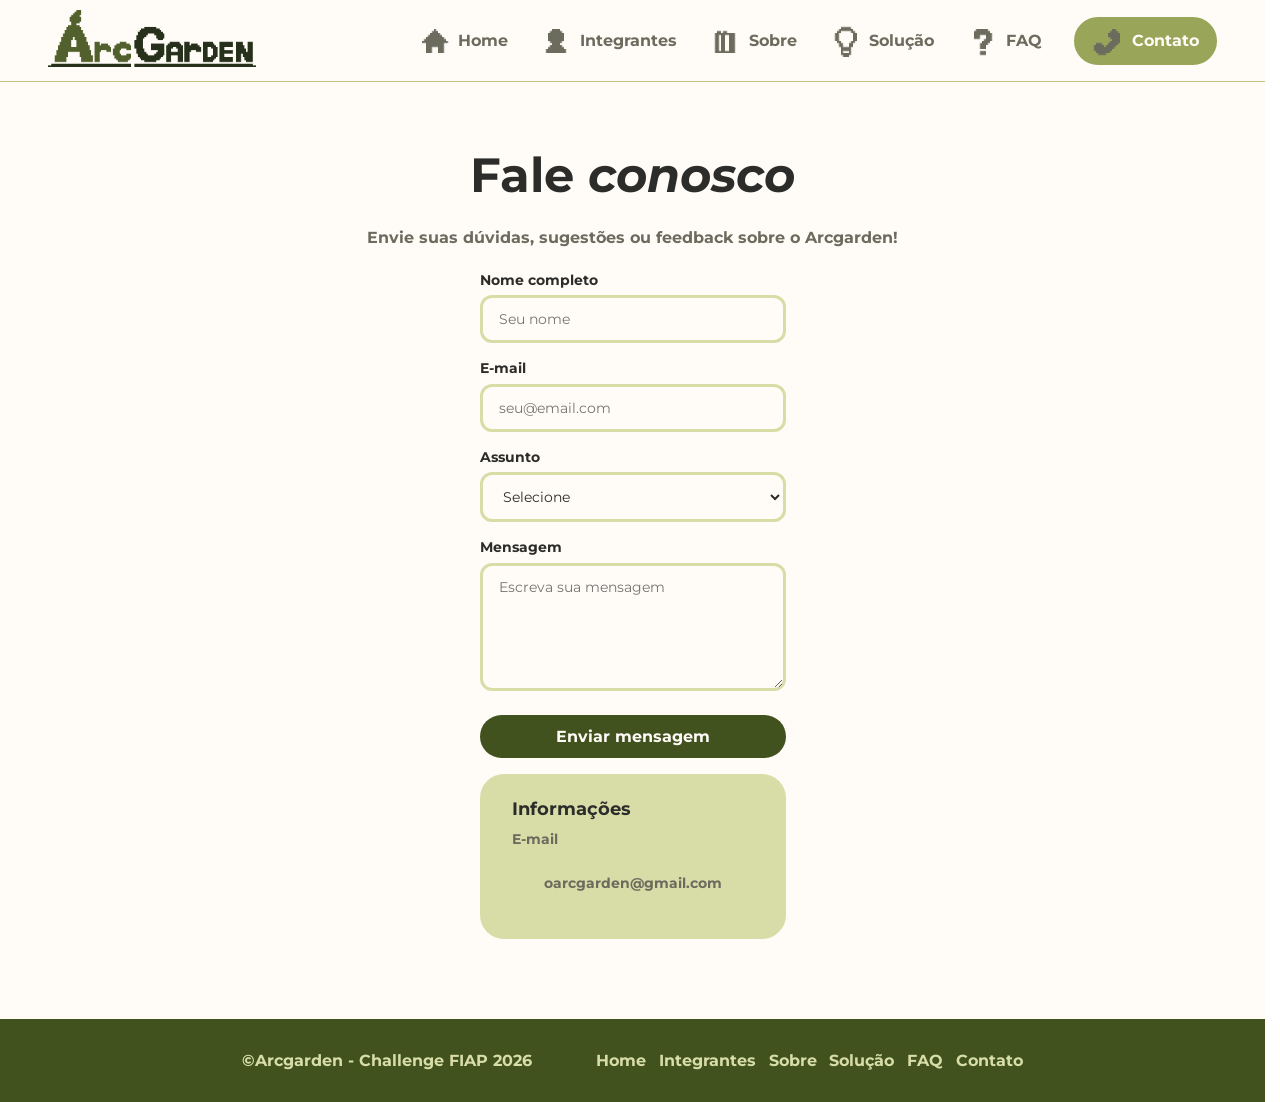
==== commit 6ff1a87a: "fix: estilo da logo" ====
--- a/pages/contato.html
+++ b/pages/contato.html
@@ -21,7 +21,7 @@
     <header>
     <div class="header__container">
         <a href="../index.html">
-            <img src="../images/logo.png" alt="">
+            <img src="../images/logo.png" alt="" id="logo-img">
         </a>
 
         <button class="menu" id="menu" aria-label="Menu">
--- a/css/header.css
+++ b/css/header.css
@@ -15,7 +15,7 @@
     position: relative;
 }
 
-.header__container img {
+.header__container #logo-img {
     width: 13rem;
     padding: 0rem 0rem 0rem 3rem;
     font-style: italic;
